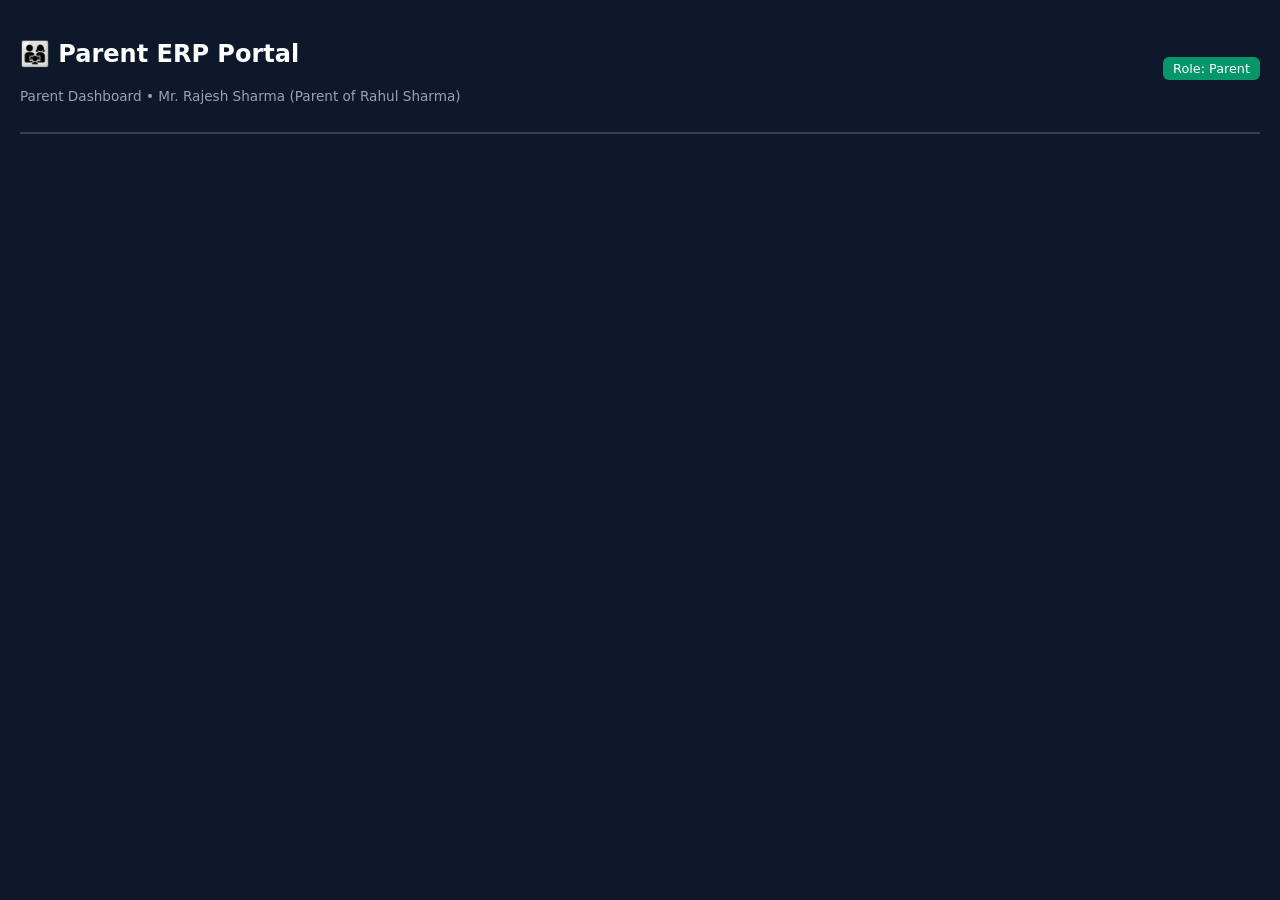
==== index2.html @ aef2c6f8 "Add initial HTML structure for Parent Portal" ====
<!DOCTYPE html>

<html lang="en">
<head>
    <meta charset="UTF-8">
    <title>Parent Portal — School ERP Ecosystem</title>
    <style>
        body { font-family: 'Segoe UI', system-ui, sans-serif; background: #0f172a; color: white; margin: 0; padding: 20px; }
        header { border-bottom: 2px solid #334155; padding-bottom: 15px; margin-bottom: 20px; display:flex; justify-content:space-between; align-items:center; }
        .badge { background: #059669; padding: 4px 10px; border-radius: 6px; font-size: 0.8rem; }
        iframe { width: 100%; height: 750px; border: 1px solid #334155; border-radius: 12px; }
    </style>
</head>
<body>
    <header>
        <div>
            <h2>👨‍👩‍👧 Parent ERP Portal</h2>
            <p style="color:#94a3b8; font-size:0.85rem">Parent Dashboard • Mr. Rajesh Sharma (Parent of Rahul Sharma)</p>
        </div>
        <span class="badge">Role: Parent</span>
    </header>
</body>
</html>
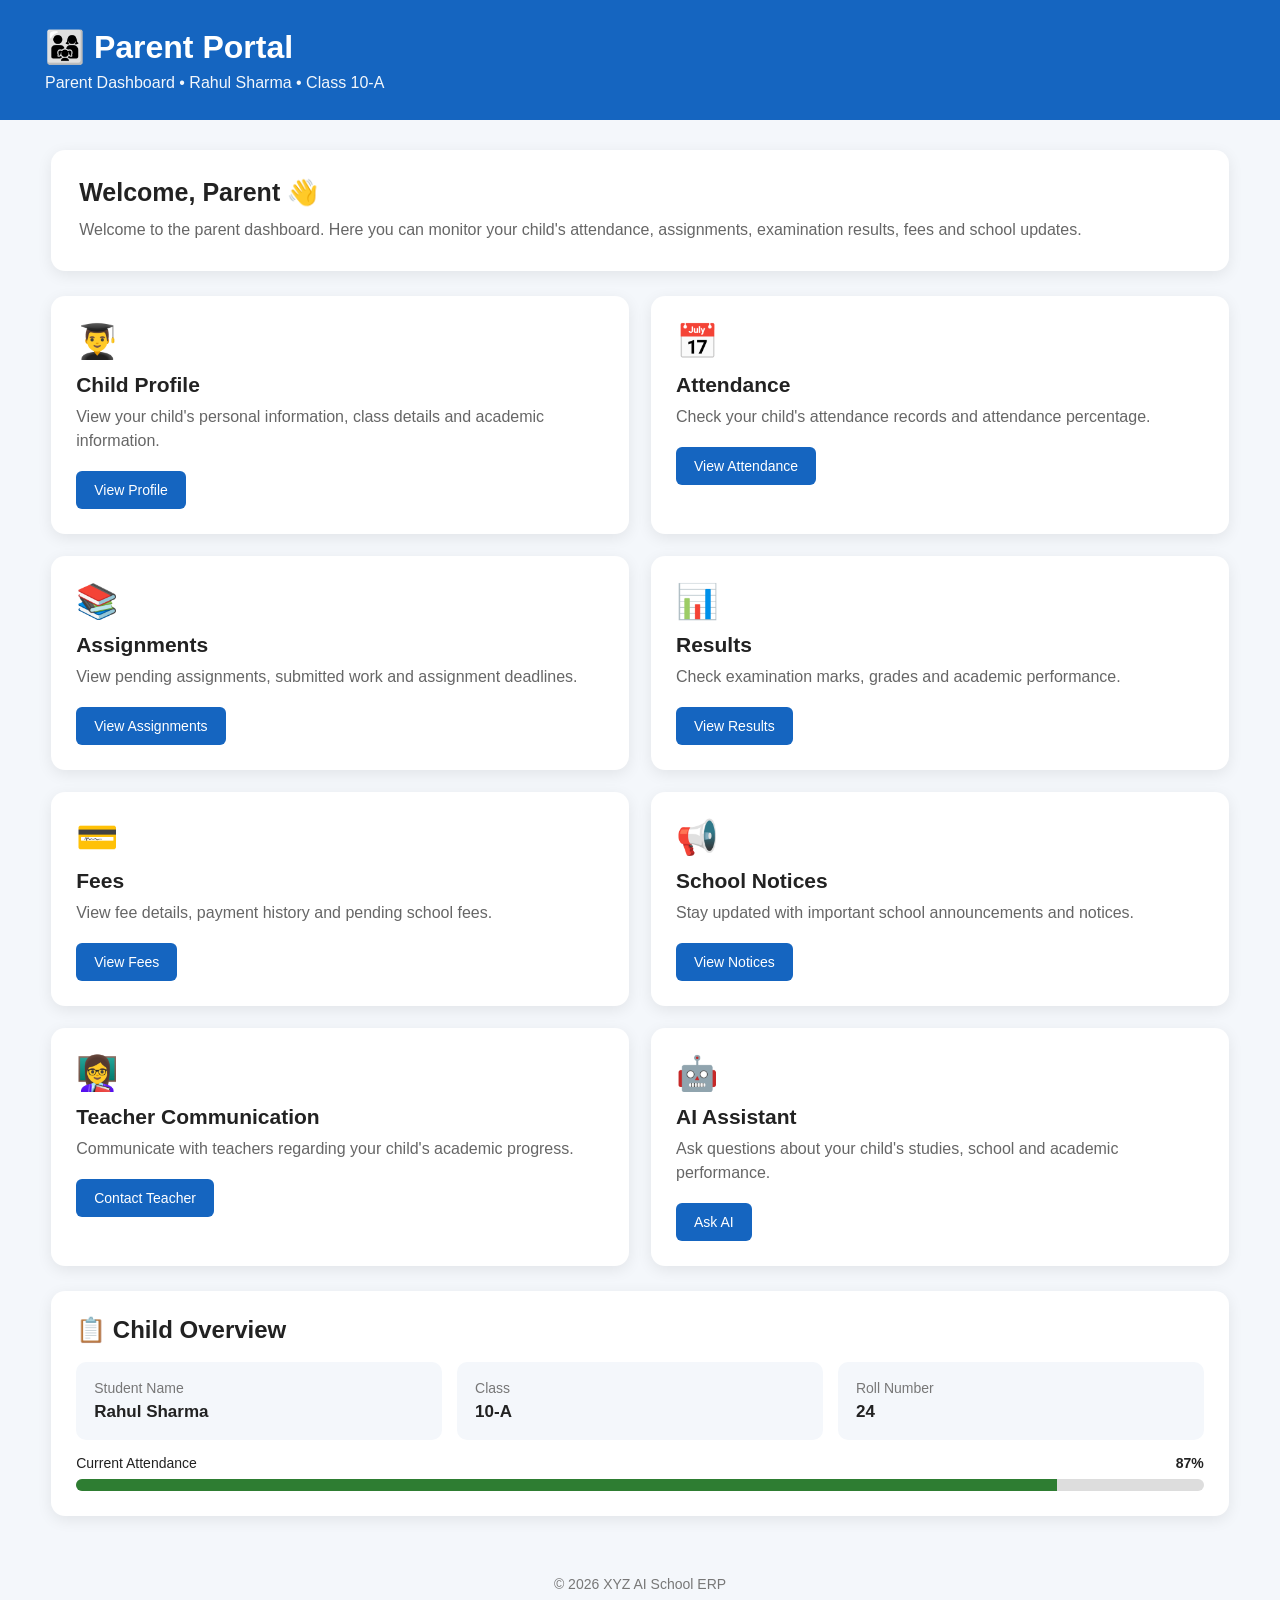
==== commit 0ef785ac: "Revamp Parent Portal layout and functionality Updated the Parent Portal layout and styles, including" ====
--- a/index2.html
+++ b/index2.html
@@ -1,25 +1,478 @@
 <!DOCTYPE html>
-
 <html lang="en">
 <head>
     <meta charset="UTF-8">
-    <title>Parent Portal — School ERP Ecosystem</title>
+    <meta name="viewport" content="width=device-width, initial-scale=1.0">
+
+    <title>Parent Portal</title>
+
     <style>
-        body { font-family: 'Segoe UI', system-ui, sans-serif; background: #0f172a; color: white; margin: 0; padding: 20px; }
-        header { border-bottom: 2px solid #334155; padding-bottom: 15px; margin-bottom: 20px; display:flex; justify-content:space-between; align-items:center; }
-        .badge { background: #059669; padding: 4px 10px; border-radius: 6px; font-size: 0.8rem; }
-        iframe { width: 100%; height: 750px; border: 1px solid #334155; border-radius: 12px; }
+        * {
+            margin: 0;
+            padding: 0;
+            box-sizing: border-box;
+            font-family: Arial, Helvetica, sans-serif;
+        }
+
+        body {
+            background: #f4f7fb;
+            color: #222;
+        }
+
+        /* HEADER */
+        header {
+            background: #1565c0;
+            color: white;
+            padding: 28px 45px;
+        }
+
+        header h1 {
+            font-size: 32px;
+            margin-bottom: 8px;
+        }
+
+        header p {
+            font-size: 16px;
+            opacity: 0.95;
+        }
+
+        /* MAIN CONTAINER */
+        .container {
+            width: 92%;
+            max-width: 1200px;
+            margin: 30px auto;
+        }
+
+        /* WELCOME CARD */
+        .welcome {
+            background: white;
+            padding: 28px;
+            border-radius: 14px;
+            box-shadow: 0 4px 15px rgba(0,0,0,0.08);
+            margin-bottom: 25px;
+        }
+
+        .welcome h2 {
+            font-size: 25px;
+            margin-bottom: 10px;
+        }
+
+        .welcome p {
+            color: #666;
+            font-size: 16px;
+            line-height: 1.6;
+        }
+
+        /* GRID */
+        .grid {
+            display: grid;
+            grid-template-columns: repeat(2, 1fr);
+            gap: 22px;
+        }
+
+        /* CARDS */
+        .card {
+            background: white;
+            padding: 25px;
+            border-radius: 14px;
+            box-shadow: 0 4px 15px rgba(0,0,0,0.08);
+            transition: 0.2s;
+        }
+
+        .card:hover {
+            transform: translateY(-3px);
+            box-shadow: 0 7px 20px rgba(0,0,0,0.12);
+        }
+
+        .icon {
+            font-size: 34px;
+            margin-bottom: 12px;
+        }
+
+        .card h3 {
+            font-size: 21px;
+            margin-bottom: 8px;
+        }
+
+        .card p {
+            color: #666;
+            line-height: 1.5;
+            margin-bottom: 18px;
+        }
+
+        /* BUTTON */
+        .btn {
+            display: inline-block;
+            background: #1565c0;
+            color: white;
+            padding: 11px 18px;
+            border-radius: 6px;
+            text-decoration: none;
+            border: none;
+            cursor: pointer;
+            font-size: 14px;
+        }
+
+        .btn:hover {
+            background: #0d47a1;
+        }
+
+        /* CHILD SUMMARY */
+        .child-summary {
+            background: white;
+            padding: 25px;
+            border-radius: 14px;
+            box-shadow: 0 4px 15px rgba(0,0,0,0.08);
+            margin-top: 25px;
+        }
+
+        .child-summary h2 {
+            margin-bottom: 18px;
+        }
+
+        .details {
+            display: grid;
+            grid-template-columns: repeat(3, 1fr);
+            gap: 15px;
+        }
+
+        .detail-box {
+            background: #f4f7fb;
+            padding: 18px;
+            border-radius: 10px;
+        }
+
+        .detail-box span {
+            display: block;
+            color: #777;
+            font-size: 14px;
+            margin-bottom: 6px;
+        }
+
+        .detail-box strong {
+            font-size: 17px;
+        }
+
+        /* ATTENDANCE */
+        .attendance {
+            margin-top: 15px;
+        }
+
+        .attendance-text {
+            display: flex;
+            justify-content: space-between;
+            margin-bottom: 8px;
+            font-size: 14px;
+        }
+
+        .progress {
+            width: 100%;
+            height: 12px;
+            background: #ddd;
+            border-radius: 10px;
+            overflow: hidden;
+        }
+
+        .progress-bar {
+            width: 87%;
+            height: 100%;
+            background: #2e7d32;
+        }
+
+        /* FOOTER */
+        footer {
+            text-align: center;
+            color: #777;
+            padding: 30px;
+            margin-top: 20px;
+            font-size: 14px;
+        }
+
+        /* MOBILE */
+        @media (max-width: 700px) {
+
+            header {
+                padding: 23px;
+            }
+
+            header h1 {
+                font-size: 26px;
+            }
+
+            .container {
+                width: 94%;
+            }
+
+            .grid {
+                grid-template-columns: 1fr;
+            }
+
+            .details {
+                grid-template-columns: 1fr;
+            }
+
+            .welcome {
+                padding: 22px;
+            }
+
+            .card {
+                padding: 22px;
+            }
+        }
     </style>
 </head>
+
 <body>
+
+    <!-- HEADER -->
     <header>
-        <div>
-            <h2>👨‍👩‍👧 Parent ERP Portal</h2>
-            <p style="color:#94a3b8; font-size:0.85rem">Parent Dashboard • Mr. Rajesh Sharma (Parent of Rahul Sharma)</p>
-        </div>
-        <span class="badge">Role: Parent</span>
+        <h1>👨‍👩‍👧 Parent Portal</h1>
+        <p>Parent Dashboard • Rahul Sharma • Class 10-A</p>
     </header>
+
+
+    <!-- MAIN -->
+    <div class="container">
+
+        <!-- WELCOME -->
+        <section class="welcome">
+            <h2>Welcome, Parent 👋</h2>
+
+            <p>
+                Welcome to the parent dashboard.
+                Here you can monitor your child's attendance,
+                assignments, examination results, fees and school updates.
+            </p>
+        </section>
+
+
+        <!-- CARDS -->
+        <section class="grid">
+
+            <!-- CHILD PROFILE -->
+            <div class="card">
+                <div class="icon">👨‍🎓</div>
+
+                <h3>Child Profile</h3>
+
+                <p>
+                    View your child's personal information,
+                    class details and academic information.
+                </p>
+
+                <button class="btn" onclick="viewProfile()">
+                    View Profile
+                </button>
+            </div>
+
+
+            <!-- ATTENDANCE -->
+            <div class="card">
+                <div class="icon">📅</div>
+
+                <h3>Attendance</h3>
+
+                <p>
+                    Check your child's attendance records
+                    and attendance percentage.
+                </p>
+
+                <button class="btn" onclick="viewAttendance()">
+                    View Attendance
+                </button>
+            </div>
+
+
+            <!-- ASSIGNMENTS -->
+            <div class="card">
+                <div class="icon">📚</div>
+
+                <h3>Assignments</h3>
+
+                <p>
+                    View pending assignments, submitted work
+                    and assignment deadlines.
+                </p>
+
+                <button class="btn" onclick="viewAssignments()">
+                    View Assignments
+                </button>
+            </div>
+
+
+            <!-- RESULTS -->
+            <div class="card">
+                <div class="icon">📊</div>
+
+                <h3>Results</h3>
+
+                <p>
+                    Check examination marks, grades
+                    and academic performance.
+                </p>
+
+                <button class="btn" onclick="viewResults()">
+                    View Results
+                </button>
+            </div>
+
+
+            <!-- FEES -->
+            <div class="card">
+                <div class="icon">💳</div>
+
+                <h3>Fees</h3>
+
+                <p>
+                    View fee details, payment history
+                    and pending school fees.
+                </p>
+
+                <button class="btn" onclick="viewFees()">
+                    View Fees
+                </button>
+            </div>
+
+
+            <!-- NOTICES -->
+            <div class="card">
+                <div class="icon">📢</div>
+
+                <h3>School Notices</h3>
+
+                <p>
+                    Stay updated with important school
+                    announcements and notices.
+                </p>
+
+                <button class="btn" onclick="viewNotices()">
+                    View Notices
+                </button>
+            </div>
+
+
+            <!-- TEACHER COMMUNICATION -->
+            <div class="card">
+                <div class="icon">👩‍🏫</div>
+
+                <h3>Teacher Communication</h3>
+
+                <p>
+                    Communicate with teachers regarding
+                    your child's academic progress.
+                </p>
+
+                <button class="btn" onclick="contactTeacher()">
+                    Contact Teacher
+                </button>
+            </div>
+
+
+            <!-- AI ASSISTANT -->
+            <div class="card">
+                <div class="icon">🤖</div>
+
+                <h3>AI Assistant</h3>
+
+                <p>
+                    Ask questions about your child's studies,
+                    school and academic performance.
+                </p>
+
+                <button class="btn" onclick="askAI()">
+                    Ask AI
+                </button>
+            </div>
+
+        </section>
+
+
+        <!-- CHILD OVERVIEW -->
+        <section class="child-summary">
+
+            <h2>📋 Child Overview</h2>
+
+            <div class="details">
+
+                <div class="detail-box">
+                    <span>Student Name</span>
+                    <strong>Rahul Sharma</strong>
+                </div>
+
+                <div class="detail-box">
+                    <span>Class</span>
+                    <strong>10-A</strong>
+                </div>
+
+                <div class="detail-box">
+                    <span>Roll Number</span>
+                    <strong>24</strong>
+                </div>
+
+            </div>
+
+
+            <!-- ATTENDANCE -->
+            <div class="attendance">
+
+                <div class="attendance-text">
+                    <span>Current Attendance</span>
+                    <strong>87%</strong>
+                </div>
+
+                <div class="progress">
+                    <div class="progress-bar"></div>
+                </div>
+
+            </div>
+
+        </section>
+
+    </div>
+
+
+    <!-- FOOTER -->
+    <footer>
+        © 2026 XYZ AI School ERP
+    </footer>
+
+
+    <!-- JAVASCRIPT -->
+    <script>
+
+        function viewProfile() {
+            alert("Opening Child Profile...");
+        }
+
+        function viewAttendance() {
+            alert("Opening Attendance Records...");
+        }
+
+        function viewAssignments() {
+            alert("Opening Assignments...");
+        }
+
+        function viewResults() {
+            alert("Opening Examination Results...");
+        }
+
+        function viewFees() {
+            alert("Opening Fee Details...");
+        }
+
+        function viewNotices() {
+            alert("Opening School Notices...");
+        }
+
+        function contactTeacher() {
+            alert("Opening Teacher Communication...");
+        }
+
+        function askAI() {
+            alert("Opening AI Assistant...");
+        }   
+
+        </script>
+
 </body>
 </html>
-
-
